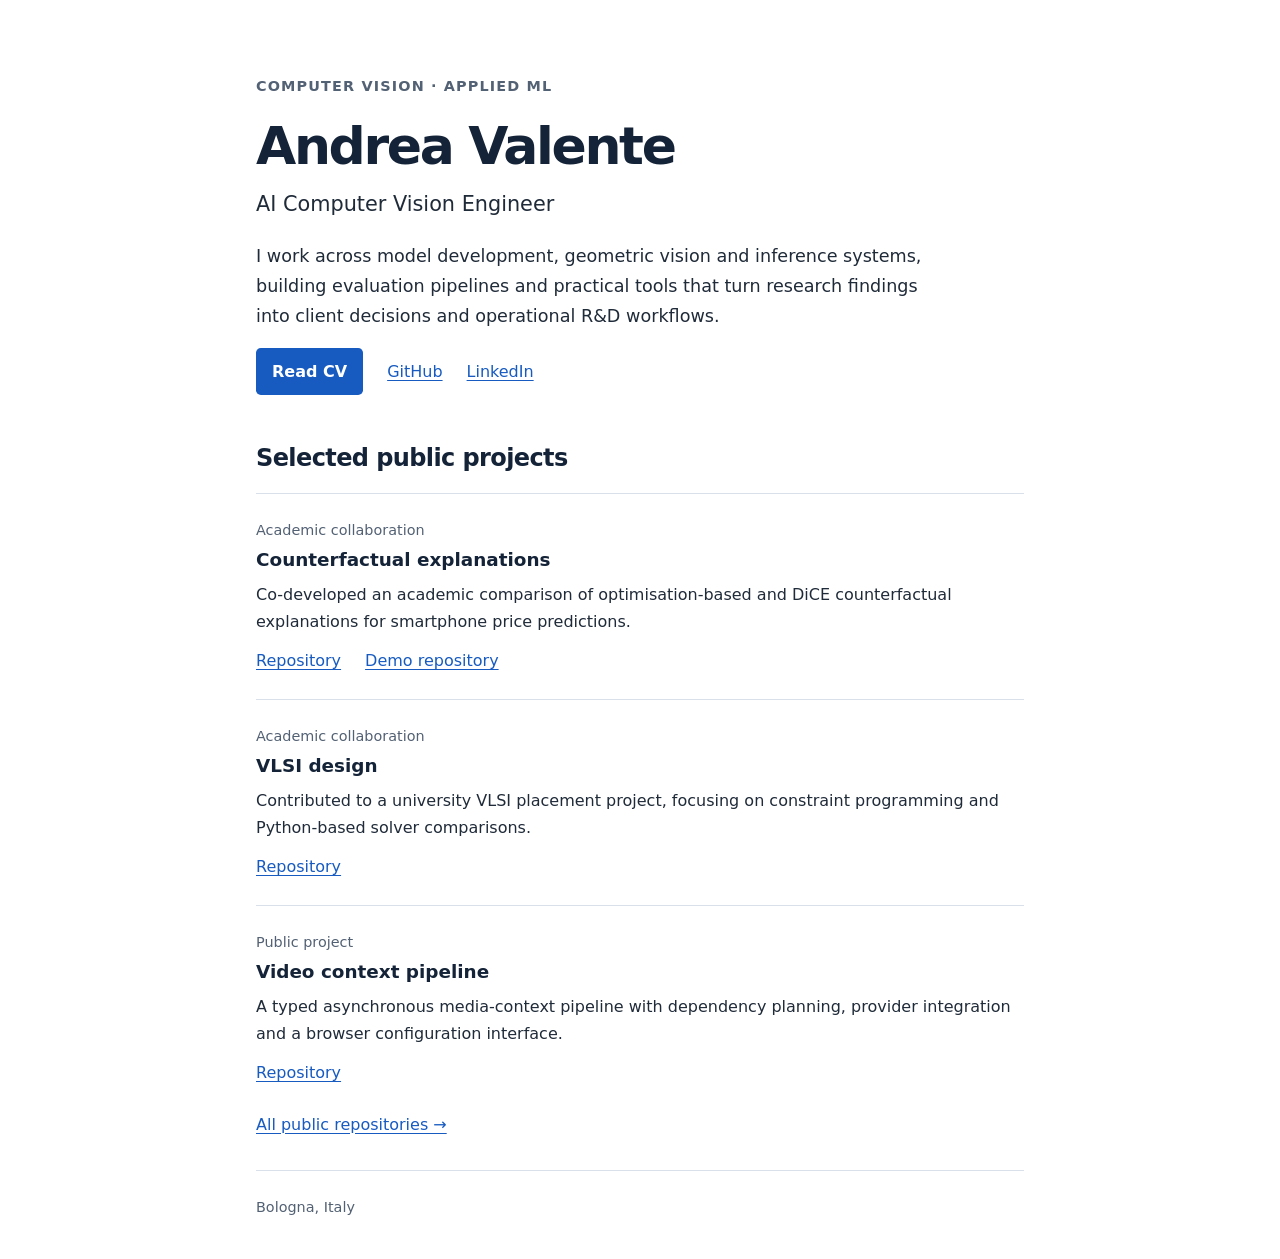
==== index.html @ cf5e7e15 "removed unnecessary info" ====
<!doctype html>
<html lang="en"><head><meta charset="utf-8"><meta name="viewport" content="width=device-width, initial-scale=1"><meta name="description" content="Andrea Valente — AI Computer Vision Engineer. Selected public projects, professional experience and CV."><title>Andrea Valente | Computer Vision & Applied ML</title><link rel="stylesheet" href="styles.css"></head>
<body><a class="skip" href="#main">Skip to content</a><main id="main">
<header>
<p class="eyebrow">Computer vision · Applied ML</p>
<h1>Andrea Valente</h1>
<p class="role">AI Computer Vision Engineer</p>
<p class="intro">I work across model development, geometric vision and inference systems, building evaluation pipelines and practical tools that turn research findings into client decisions and operational R&amp;D workflows.</p>
<nav class="links" aria-label="Profile links">
<a class="button" href="cv/">Read CV</a><a href="https://github.com/Valendrew">GitHub</a><a href="https://www.linkedin.com/in/andrea-valente0">LinkedIn</a></nav>
</header>
<section aria-labelledby="projects">
<h2 id="projects">Selected public projects</h2>
<article class="project">
<p class="meta">Academic collaboration</p>
<h3>Counterfactual explanations</h3>
<p>Co-developed an academic comparison of optimisation-based and DiCE counterfactual explanations for smartphone price predictions.</p>
<div class="links"><a href="https://github.com/Valendrew/counterfactual-explanations">Repository</a> <a href="https://github.com/Valendrew/counterfactual-demo">Demo repository</a></div></article>

<article class="project">
<p class="meta">Academic collaboration</p>
<h3>VLSI design</h3>
<p>Contributed to a university VLSI placement project, focusing on constraint programming and Python-based solver comparisons.</p>
<div class="links"><a href="https://github.com/Valendrew/vlsi-design">Repository</a></div></article>

<article class="project">
<p class="meta">Public project</p>
<h3>Video context pipeline</h3>
<p>A typed asynchronous media-context pipeline with dependency planning, provider integration and a browser configuration interface.</p>
<div class="links"><a href="https://github.com/Valendrew/video-context-pipeline">Repository</a></div></article>

<a href="https://github.com/Valendrew?tab=repositories">All public repositories →</a></section>
</main>
<footer>
Bologna, Italy</footer>
</body></html>
---- styles.css ----
*{box-sizing:border-box}
html{color-scheme:light}
body{margin:0;
  background:#fff;
  color:#202b39;
  font:1rem/1.7 system-ui,-apple-system,BlinkMacSystemFont,"Segoe UI",sans-serif}
main,footer,.toolbar{width:min(100% - 3rem,48rem);
  margin-inline:auto}
main{padding-block:4rem 2rem}
a{color:#175bc1;
  text-underline-offset:.2em}
a:hover{color:#103d82}
a:focus-visible{outline:3px solid #175bc1;
  outline-offset:5px;
  border-radius:2px}
h1,h2,h3,h4{color:#142337;
  line-height:1.25}
h1{font-size:clamp(2.2rem,6vw,3.25rem);
  letter-spacing:-.045em;
  margin:.25rem 0 .5rem}
h2{font-size:1.5rem;
  margin:0 0 1.25rem;
  letter-spacing:-.025em}
h3{font-size:1.15rem;
  margin:0 0 .5rem}
h4{font-size:1rem;
  margin:1.25rem 0 .25rem}
p{margin:.6rem 0 1rem}
.eyebrow,.meta{color:#536174}
.eyebrow{font-size:.9rem;
  font-weight:600;
  letter-spacing:.08em;
  text-transform:uppercase}
.role{font-size:1.3rem;
  margin:0 0 1.25rem}
.intro{font-size:1.1rem;
  max-width:43rem}
.links{display:flex;
  gap:.75rem 1.5rem;
  flex-wrap:wrap;
  align-items:center}
.button{display:inline-block;
  background:#175bc1;
  color:#fff;
  text-decoration:none;
  padding:.6rem 1rem;
  border-radius:.3rem;
  font-weight:600}
.button:hover{background:#103d82;
  color:#fff}
section{margin-top:3rem}
.project{border-top:1px solid #d9e0e9;
  padding:1.5rem 0}
.project p{margin-bottom:.75rem}
.project .meta{font-size:.9rem;
  margin:0 0 .4rem}
footer{border-top:1px solid #d9e0e9;
  padding-block:1.5rem 2.5rem;
  color:#536174;
  font-size:.9rem}
.skip{position:absolute;
  top:-5rem;
  left:1rem;
  background:#fff;
  padding:.5rem;
  z-index:1}
.skip:focus{top:1rem}
.toolbar{padding-top:1.5rem;
  justify-content:space-between}
.cv main{padding-top:2rem}
.cv h1{font-size:2.5rem}
.cv section{margin-top:2.25rem}
.cv h2{border-bottom:1px solid #d9e0e9;
  padding-bottom:.5rem}
.cv li{padding-left:.25rem;
  margin-bottom:.6rem}
.cv ul{padding-left:1.25rem}
.cv dt{font-weight:700;
  margin-top:1rem}
.cv dd{margin:0}
.cv .meta{margin:.25rem 0}
.contact a{overflow-wrap:anywhere}
@media(max-width:480px){main,footer,.toolbar{width:calc(100% - 2rem)}
main{padding-top:2.5rem}
.toolbar{align-items:flex-start}
.role{font-size:1.15rem}
}
@media print{@page{margin:16mm}
body{font-size:10pt;
  line-height:1.45;
  color:#000}
main,.cv main,footer{width:100%;
  padding:0}
.toolbar,.skip,footer{display:none}
a{color:inherit;
  text-decoration:none}
h1,h2,h3,h4,dt{break-after:avoid}
li,.project{break-inside:avoid}
.cv section{margin-top:1.25rem}
.cv h1{font-size:24pt}
h2{font-size:15pt}
h3{font-size:12pt}
}


@media print{.cv h4 + .meta{break-after:avoid}}
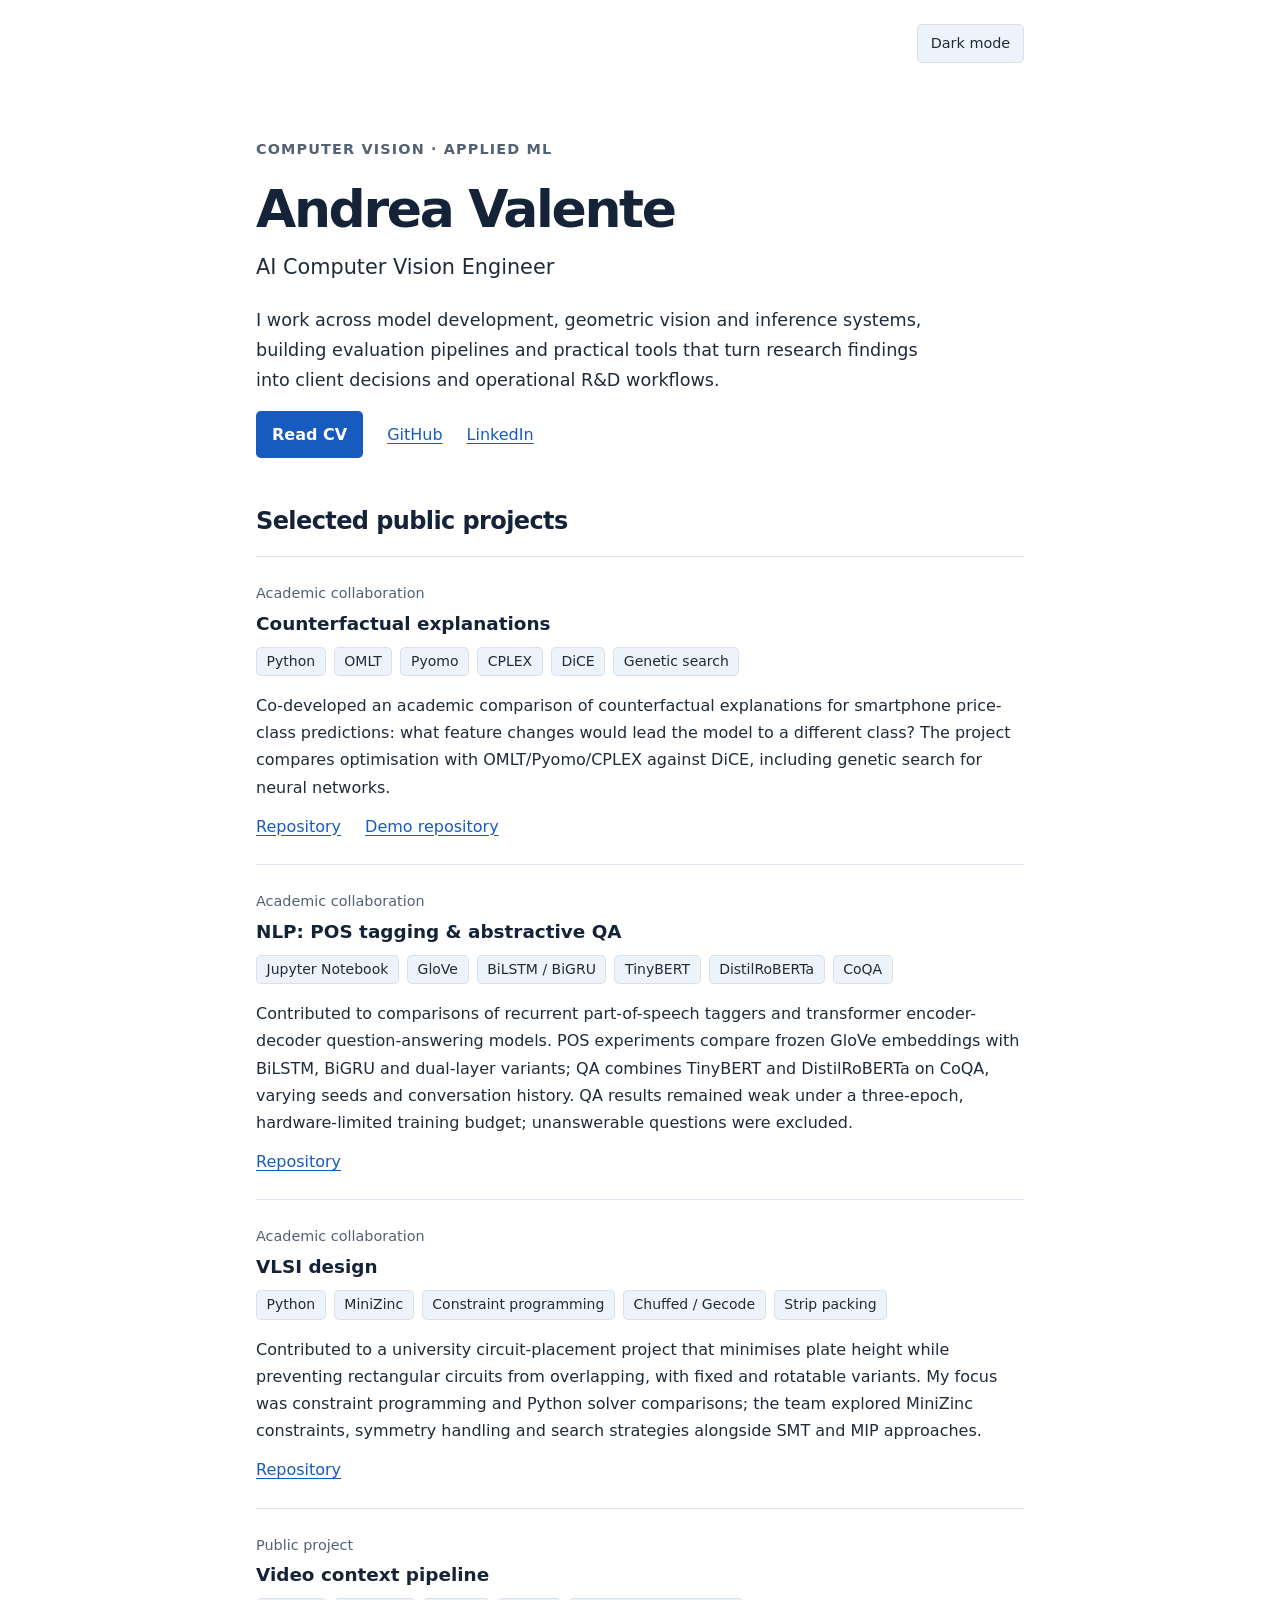
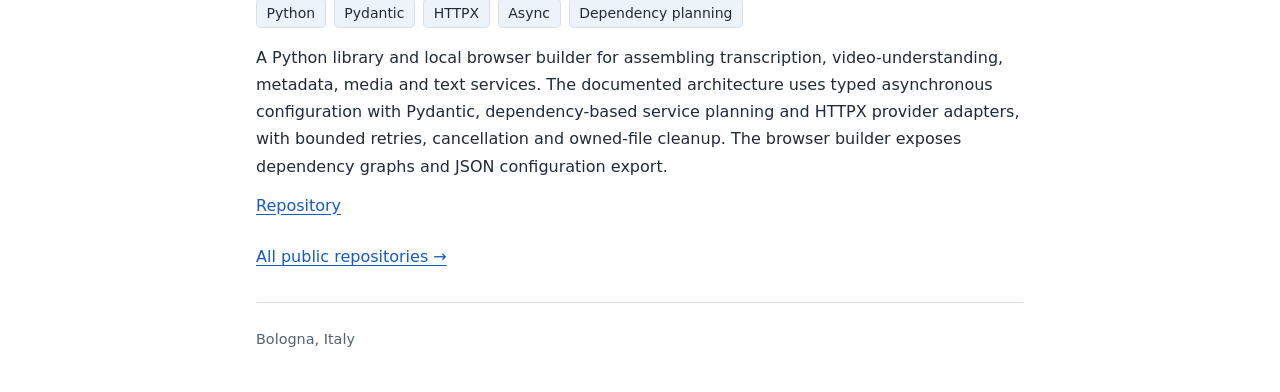
==== commit a8e56668: "improved descriptions" ====
--- a/index.html
+++ b/index.html
@@ -1,6 +1,6 @@
 <!doctype html>
-<html lang="en"><head><meta charset="utf-8"><meta name="viewport" content="width=device-width, initial-scale=1"><meta name="description" content="Andrea Valente — AI Computer Vision Engineer. Selected public projects, professional experience and CV."><title>Andrea Valente | Computer Vision & Applied ML</title><link rel="stylesheet" href="styles.css"></head>
-<body><a class="skip" href="#main">Skip to content</a><main id="main">
+<html lang="en"><head><meta charset="utf-8"><meta name="viewport" content="width=device-width, initial-scale=1"><meta name="description" content="Andrea Valente — AI Computer Vision Engineer. Selected public projects, professional experience and CV."><title>Andrea Valente | Computer Vision & Applied ML</title><link rel="stylesheet" href="styles.css"><script src="theme.js"></script></head>
+<body><a class="skip" href="#main">Skip to content</a><div class="toolbar theme-toolbar"><button class="theme-toggle" type="button" aria-pressed="false" hidden>Dark mode</button></div><main id="main">
 <header>
 <p class="eyebrow">Computer vision · Applied ML</p>
 <h1>Andrea Valente</h1>
@@ -14,19 +14,29 @@
 <article class="project">
 <p class="meta">Academic collaboration</p>
 <h3>Counterfactual explanations</h3>
-<p>Co-developed an academic comparison of optimisation-based and DiCE counterfactual explanations for smartphone price predictions.</p>
+<ul class="tags" aria-label="Project technologies and methods"><li>Python</li><li>OMLT</li><li>Pyomo</li><li>CPLEX</li><li>DiCE</li><li>Genetic search</li></ul>
+<p>Co-developed an academic comparison of counterfactual explanations for smartphone price-class predictions: what feature changes would lead the model to a different class? The project compares optimisation with OMLT/Pyomo/CPLEX against DiCE, including genetic search for neural networks.</p>
 <div class="links"><a href="https://github.com/Valendrew/counterfactual-explanations">Repository</a> <a href="https://github.com/Valendrew/counterfactual-demo">Demo repository</a></div></article>
 
 <article class="project">
 <p class="meta">Academic collaboration</p>
+<h3>NLP: POS tagging &amp; abstractive QA</h3>
+<ul class="tags" aria-label="Project technologies and methods"><li>Jupyter Notebook</li><li>GloVe</li><li>BiLSTM / BiGRU</li><li>TinyBERT</li><li>DistilRoBERTa</li><li>CoQA</li></ul>
+<p>Contributed to comparisons of recurrent part-of-speech taggers and transformer encoder-decoder question-answering models. POS experiments compare frozen GloVe embeddings with BiLSTM, BiGRU and dual-layer variants; QA combines TinyBERT and DistilRoBERTa on CoQA, varying seeds and conversation history. QA results remained weak under a three-epoch, hardware-limited training budget; unanswerable questions were excluded.</p>
+<div class="links"><a href="https://github.com/Valendrew/pos-tagging-abstractive-qa">Repository</a></div></article>
+
+<article class="project">
+<p class="meta">Academic collaboration</p>
 <h3>VLSI design</h3>
-<p>Contributed to a university VLSI placement project, focusing on constraint programming and Python-based solver comparisons.</p>
+<ul class="tags" aria-label="Project technologies and methods"><li>Python</li><li>MiniZinc</li><li>Constraint programming</li><li>Chuffed / Gecode</li><li>Strip packing</li></ul>
+<p>Contributed to a university circuit-placement project that minimises plate height while preventing rectangular circuits from overlapping, with fixed and rotatable variants. My focus was constraint programming and Python solver comparisons; the team explored MiniZinc constraints, symmetry handling and search strategies alongside SMT and MIP approaches.</p>
 <div class="links"><a href="https://github.com/Valendrew/vlsi-design">Repository</a></div></article>
 
 <article class="project">
 <p class="meta">Public project</p>
 <h3>Video context pipeline</h3>
-<p>A typed asynchronous media-context pipeline with dependency planning, provider integration and a browser configuration interface.</p>
+<ul class="tags" aria-label="Project technologies and methods"><li>Python</li><li>Pydantic</li><li>HTTPX</li><li>Async</li><li>Dependency planning</li></ul>
+<p>A Python library and local browser builder for assembling transcription, video-understanding, metadata, media and text services. The documented architecture uses typed asynchronous configuration with Pydantic, dependency-based service planning and HTTPX provider adapters, with bounded retries, cancellation and owned-file cleanup. The browser builder exposes dependency graphs and JSON configuration export.</p>
 <div class="links"><a href="https://github.com/Valendrew/video-context-pipeline">Repository</a></div></article>
 
 <a href="https://github.com/Valendrew?tab=repositories">All public repositories →</a></section>
--- a/styles.css
+++ b/styles.css
@@ -1,19 +1,21 @@
 *{box-sizing:border-box}
-html{color-scheme:light}
+html{color-scheme:light;--bg:#fff;--text:#202b39;--heading:#142337;--muted:#536174;--link:#175bc1;--hover:#103d82;--border:#d9e0e9;--tag:#edf3fb;--button-text:#fff}
+@media(prefers-color-scheme:dark){html:not([data-theme="light"]){color-scheme:dark;--bg:#111923;--text:#dce4ef;--heading:#f0f5fc;--muted:#a9b7ca;--link:#8bbcff;--hover:#b9d6ff;--border:#354458;--tag:#202f42;--button-text:#111923}}
+html[data-theme="dark"]{color-scheme:dark;--bg:#111923;--text:#dce4ef;--heading:#f0f5fc;--muted:#a9b7ca;--link:#8bbcff;--hover:#b9d6ff;--border:#354458;--tag:#202f42;--button-text:#111923}
 body{margin:0;
-  background:#fff;
-  color:#202b39;
+  background:var(--bg);
+  color:var(--text);
   font:1rem/1.7 system-ui,-apple-system,BlinkMacSystemFont,"Segoe UI",sans-serif}
 main,footer,.toolbar{width:min(100% - 3rem,48rem);
   margin-inline:auto}
 main{padding-block:4rem 2rem}
-a{color:#175bc1;
+a{color:var(--link);
   text-underline-offset:.2em}
-a:hover{color:#103d82}
-a:focus-visible{outline:3px solid #175bc1;
+a:hover{color:var(--hover)}
+a:focus-visible{outline:3px solid var(--link);
   outline-offset:5px;
   border-radius:2px}
-h1,h2,h3,h4{color:#142337;
+h1,h2,h3,h4{color:var(--heading);
   line-height:1.25}
 h1{font-size:clamp(2.2rem,6vw,3.25rem);
   letter-spacing:-.045em;
@@ -26,7 +28,7 @@
 h4{font-size:1rem;
   margin:1.25rem 0 .25rem}
 p{margin:.6rem 0 1rem}
-.eyebrow,.meta{color:#536174}
+.eyebrow,.meta{color:var(--muted)}
 .eyebrow{font-size:.9rem;
   font-weight:600;
   letter-spacing:.08em;
@@ -40,28 +42,28 @@
   flex-wrap:wrap;
   align-items:center}
 .button{display:inline-block;
-  background:#175bc1;
-  color:#fff;
+  background:var(--link);
+  color:var(--button-text);
   text-decoration:none;
   padding:.6rem 1rem;
   border-radius:.3rem;
   font-weight:600}
-.button:hover{background:#103d82;
-  color:#fff}
+.button:hover{background:var(--hover);
+  color:var(--button-text)}
 section{margin-top:3rem}
-.project{border-top:1px solid #d9e0e9;
+.project{border-top:1px solid var(--border);
   padding:1.5rem 0}
 .project p{margin-bottom:.75rem}
 .project .meta{font-size:.9rem;
   margin:0 0 .4rem}
-footer{border-top:1px solid #d9e0e9;
+footer{border-top:1px solid var(--border);
   padding-block:1.5rem 2.5rem;
-  color:#536174;
+  color:var(--muted);
   font-size:.9rem}
 .skip{position:absolute;
   top:-5rem;
   left:1rem;
-  background:#fff;
+  background:var(--bg);
   padding:.5rem;
   z-index:1}
 .skip:focus{top:1rem}
@@ -70,7 +72,7 @@
 .cv main{padding-top:2rem}
 .cv h1{font-size:2.5rem}
 .cv section{margin-top:2.25rem}
-.cv h2{border-bottom:1px solid #d9e0e9;
+.cv h2{border-bottom:1px solid var(--border);
   padding-bottom:.5rem}
 .cv li{padding-left:.25rem;
   margin-bottom:.6rem}
@@ -104,3 +106,12 @@
 
 
 @media print{.cv h4 + .meta{break-after:avoid}}
+
+.tags{display:flex;flex-wrap:wrap;gap:.5rem;list-style:none;padding:0;margin:.75rem 0 1rem}
+.tags li{font-size:.875rem;line-height:1.5;background:var(--tag);color:var(--text);border:1px solid var(--border);border-radius:.3rem;padding:.2rem .6rem}
+.theme-toolbar{display:flex;justify-content:flex-end}
+.theme-toggle{font:inherit;font-size:.9rem;cursor:pointer;color:var(--text);background:var(--tag);border:1px solid var(--border);border-radius:.3rem;padding:.4rem .8rem}
+.theme-toggle:focus-visible{outline:3px solid var(--link);outline-offset:4px}
+.theme-toggle:hover{border-color:var(--link)}
+.theme-toggle[hidden]{display:none}
+@media print{html,html[data-theme],html:not([data-theme="light"]){color-scheme:light;--bg:#fff;--text:#000;--heading:#000;--muted:#333;--link:#000;--border:#ccc;--tag:#fff}body{background:#fff}h1,h2,h3,h4,.meta,.eyebrow,.tags li{color:#000}.tags li{background:#fff}.theme-toggle,.theme-toolbar{display:none}}
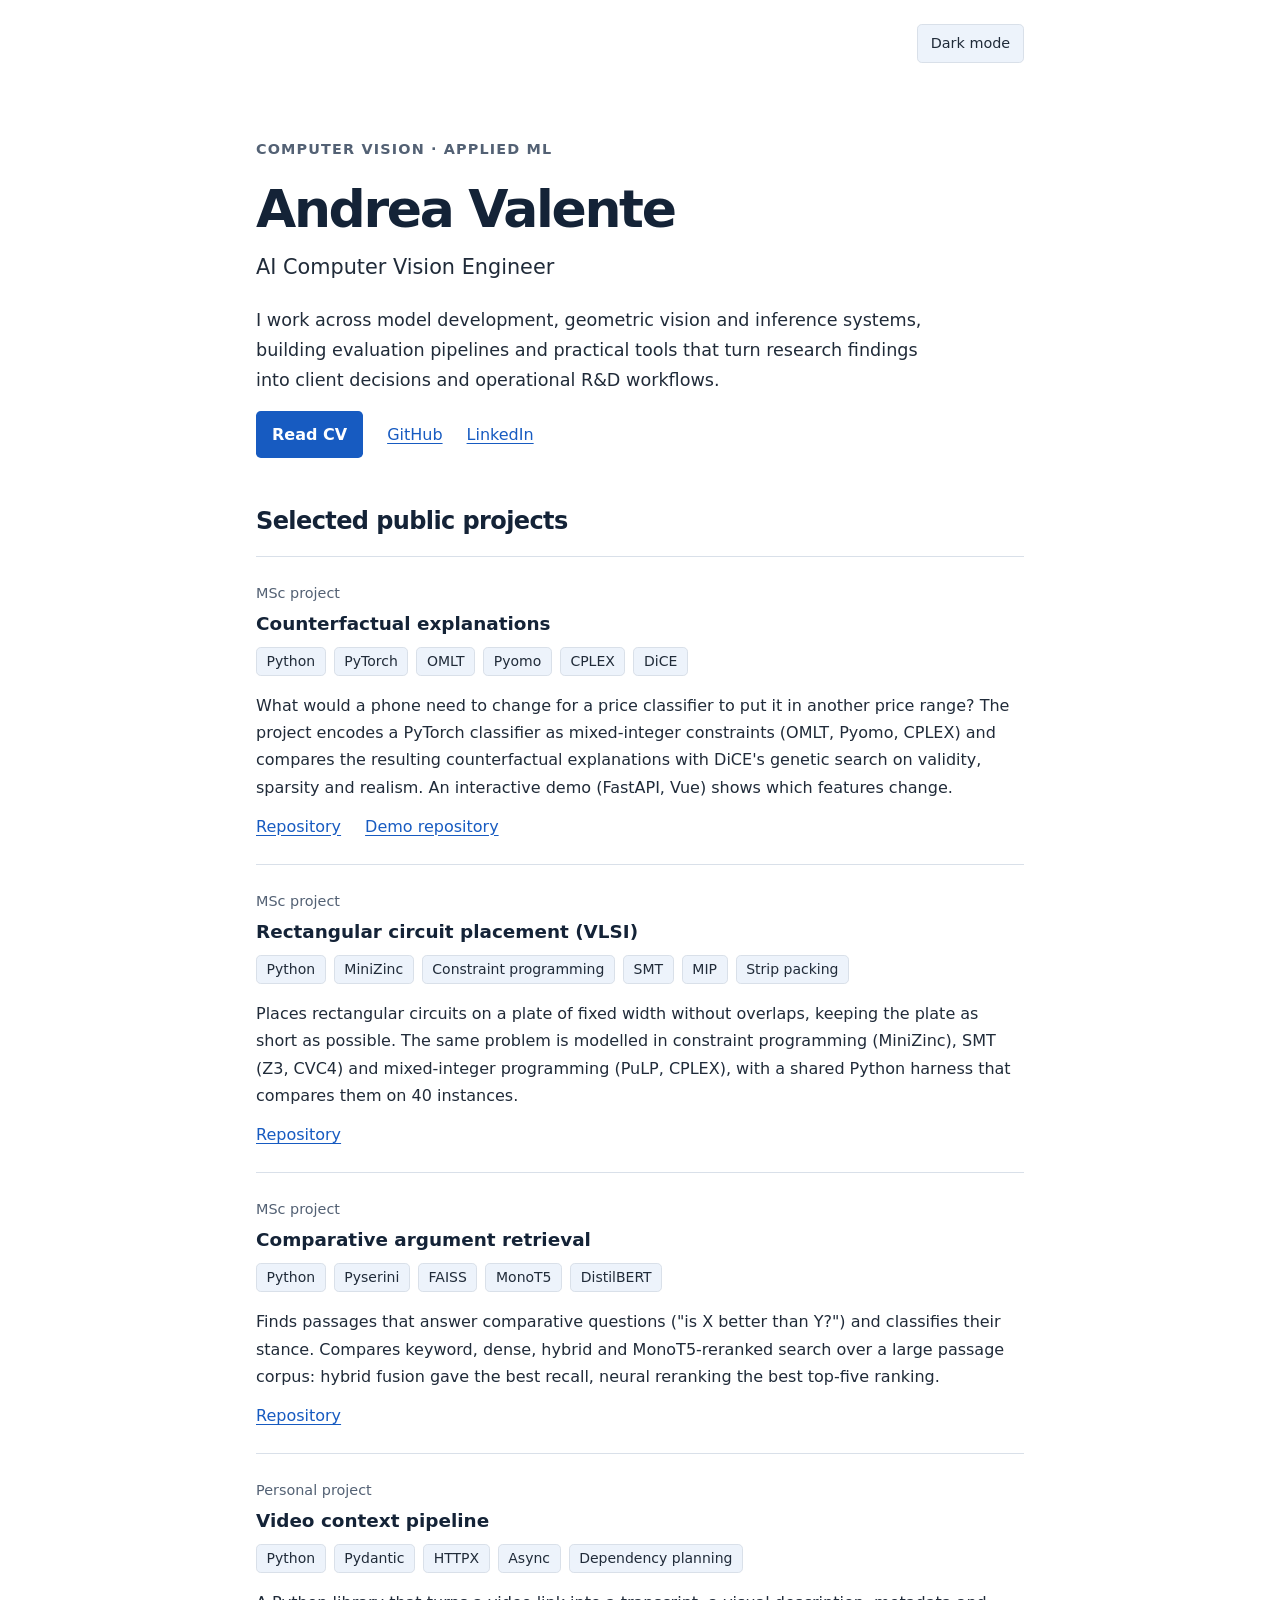
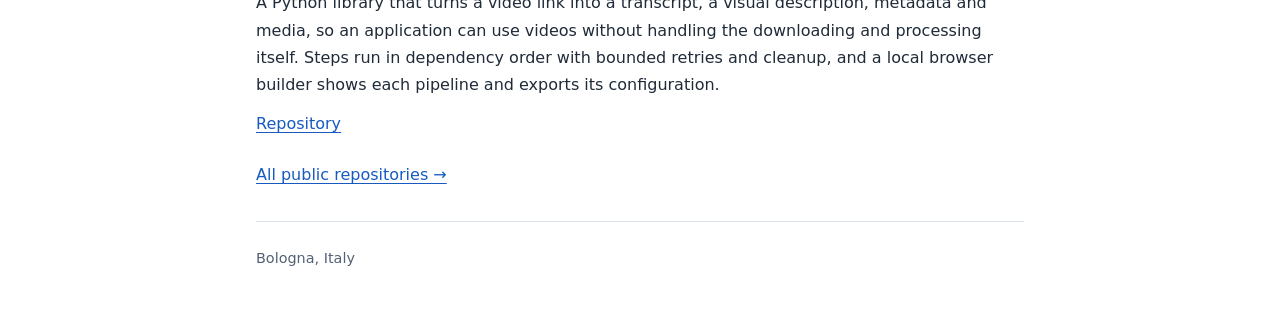
==== commit 3dda2edc: "Project highlights follow portfolio CV v6 Co-Authored-By: Claude Opus 5.5 <noreply@anthropic.com>" ====
--- a/index.html
+++ b/index.html
@@ -1,5 +1,15 @@
 <!doctype html>
-<html lang="en"><head><meta charset="utf-8"><meta name="viewport" content="width=device-width, initial-scale=1"><meta name="description" content="Andrea Valente — AI Computer Vision Engineer. Selected public projects, professional experience and CV."><title>Andrea Valente | Computer Vision & Applied ML</title><link rel="stylesheet" href="styles.css"><script src="theme.js"></script></head>
+<html lang="en"><head><meta charset="utf-8"><meta name="viewport" content="width=device-width, initial-scale=1"><meta name="description" content="Andrea Valente, AI Computer Vision Engineer. Selected public projects, professional experience and CV."><title>Andrea Valente | Computer Vision & Applied ML</title><link rel="stylesheet" href="styles.css"><script src="theme.js"></script>
+<meta property="og:title" content="Andrea Valente | Portfolio">
+<meta property="og:description" content="Computer vision and applied ML: selected projects, experience and CV.">
+<meta property="og:type" content="website">
+<meta property="og:url" content="https://valendrew.github.io/">
+<meta property="og:image" content="https://valendrew.github.io/assets/portfolio-preview.png">
+<meta property="og:image:width" content="1200">
+<meta property="og:image:height" content="630">
+<meta property="og:image:type" content="image/png">
+<meta property="og:image:alt" content="Andrea Valente | Portfolio: Computer Vision &amp; Applied ML">
+</head>
 <body><a class="skip" href="#main">Skip to content</a><div class="toolbar theme-toolbar"><button class="theme-toggle" type="button" aria-pressed="false" hidden>Dark mode</button></div><main id="main">
 <header>
 <p class="eyebrow">Computer vision · Applied ML</p>
@@ -12,31 +22,31 @@
 <section aria-labelledby="projects">
 <h2 id="projects">Selected public projects</h2>
 <article class="project">
-<p class="meta">Academic collaboration</p>
+<p class="meta">MSc project</p>
 <h3>Counterfactual explanations</h3>
-<ul class="tags" aria-label="Project technologies and methods"><li>Python</li><li>OMLT</li><li>Pyomo</li><li>CPLEX</li><li>DiCE</li><li>Genetic search</li></ul>
-<p>Co-developed an academic comparison of counterfactual explanations for smartphone price-class predictions: what feature changes would lead the model to a different class? The project compares optimisation with OMLT/Pyomo/CPLEX against DiCE, including genetic search for neural networks.</p>
+<ul class="tags" aria-label="Project technologies and methods"><li>Python</li><li>PyTorch</li><li>OMLT</li><li>Pyomo</li><li>CPLEX</li><li>DiCE</li></ul>
+<p>What would a phone need to change for a price classifier to put it in another price range? The project encodes a PyTorch classifier as mixed-integer constraints (OMLT, Pyomo, CPLEX) and compares the resulting counterfactual explanations with DiCE's genetic search on validity, sparsity and realism. An interactive demo (FastAPI, Vue) shows which features change.</p>
 <div class="links"><a href="https://github.com/Valendrew/counterfactual-explanations">Repository</a> <a href="https://github.com/Valendrew/counterfactual-demo">Demo repository</a></div></article>
 
 <article class="project">
-<p class="meta">Academic collaboration</p>
-<h3>NLP: POS tagging &amp; abstractive QA</h3>
-<ul class="tags" aria-label="Project technologies and methods"><li>Jupyter Notebook</li><li>GloVe</li><li>BiLSTM / BiGRU</li><li>TinyBERT</li><li>DistilRoBERTa</li><li>CoQA</li></ul>
-<p>Contributed to comparisons of recurrent part-of-speech taggers and transformer encoder-decoder question-answering models. POS experiments compare frozen GloVe embeddings with BiLSTM, BiGRU and dual-layer variants; QA combines TinyBERT and DistilRoBERTa on CoQA, varying seeds and conversation history. QA results remained weak under a three-epoch, hardware-limited training budget; unanswerable questions were excluded.</p>
-<div class="links"><a href="https://github.com/Valendrew/pos-tagging-abstractive-qa">Repository</a></div></article>
-
-<article class="project">
-<p class="meta">Academic collaboration</p>
-<h3>VLSI design</h3>
-<ul class="tags" aria-label="Project technologies and methods"><li>Python</li><li>MiniZinc</li><li>Constraint programming</li><li>Chuffed / Gecode</li><li>Strip packing</li></ul>
-<p>Contributed to a university circuit-placement project that minimises plate height while preventing rectangular circuits from overlapping, with fixed and rotatable variants. My focus was constraint programming and Python solver comparisons; the team explored MiniZinc constraints, symmetry handling and search strategies alongside SMT and MIP approaches.</p>
+<p class="meta">MSc project</p>
+<h3>Rectangular circuit placement (VLSI)</h3>
+<ul class="tags" aria-label="Project technologies and methods"><li>Python</li><li>MiniZinc</li><li>Constraint programming</li><li>SMT</li><li>MIP</li><li>Strip packing</li></ul>
+<p>Places rectangular circuits on a plate of fixed width without overlaps, keeping the plate as short as possible. The same problem is modelled in constraint programming (MiniZinc), SMT (Z3, CVC4) and mixed-integer programming (PuLP, CPLEX), with a shared Python harness that compares them on 40 instances.</p>
 <div class="links"><a href="https://github.com/Valendrew/vlsi-design">Repository</a></div></article>
 
 <article class="project">
-<p class="meta">Public project</p>
+<p class="meta">MSc project</p>
+<h3>Comparative argument retrieval</h3>
+<ul class="tags" aria-label="Project technologies and methods"><li>Python</li><li>Pyserini</li><li>FAISS</li><li>MonoT5</li><li>DistilBERT</li></ul>
+<p>Finds passages that answer comparative questions ("is X better than Y?") and classifies their stance. Compares keyword, dense, hybrid and MonoT5-reranked search over a large passage corpus: hybrid fusion gave the best recall, neural reranking the best top-five ranking.</p>
+<div class="links"><a href="https://github.com/Valendrew/argument-retrieval-comparative-questions">Repository</a></div></article>
+
+<article class="project">
+<p class="meta">Personal project</p>
 <h3>Video context pipeline</h3>
 <ul class="tags" aria-label="Project technologies and methods"><li>Python</li><li>Pydantic</li><li>HTTPX</li><li>Async</li><li>Dependency planning</li></ul>
-<p>A Python library and local browser builder for assembling transcription, video-understanding, metadata, media and text services. The documented architecture uses typed asynchronous configuration with Pydantic, dependency-based service planning and HTTPX provider adapters, with bounded retries, cancellation and owned-file cleanup. The browser builder exposes dependency graphs and JSON configuration export.</p>
+<p>A Python library that turns a video link into a transcript, a visual description, metadata and media, so an application can use videos without handling the downloading and processing itself. Steps run in dependency order with bounded retries and cleanup, and a local browser builder shows each pipeline and exports its configuration.</p>
 <div class="links"><a href="https://github.com/Valendrew/video-context-pipeline">Repository</a></div></article>
 
 <a href="https://github.com/Valendrew?tab=repositories">All public repositories →</a></section>
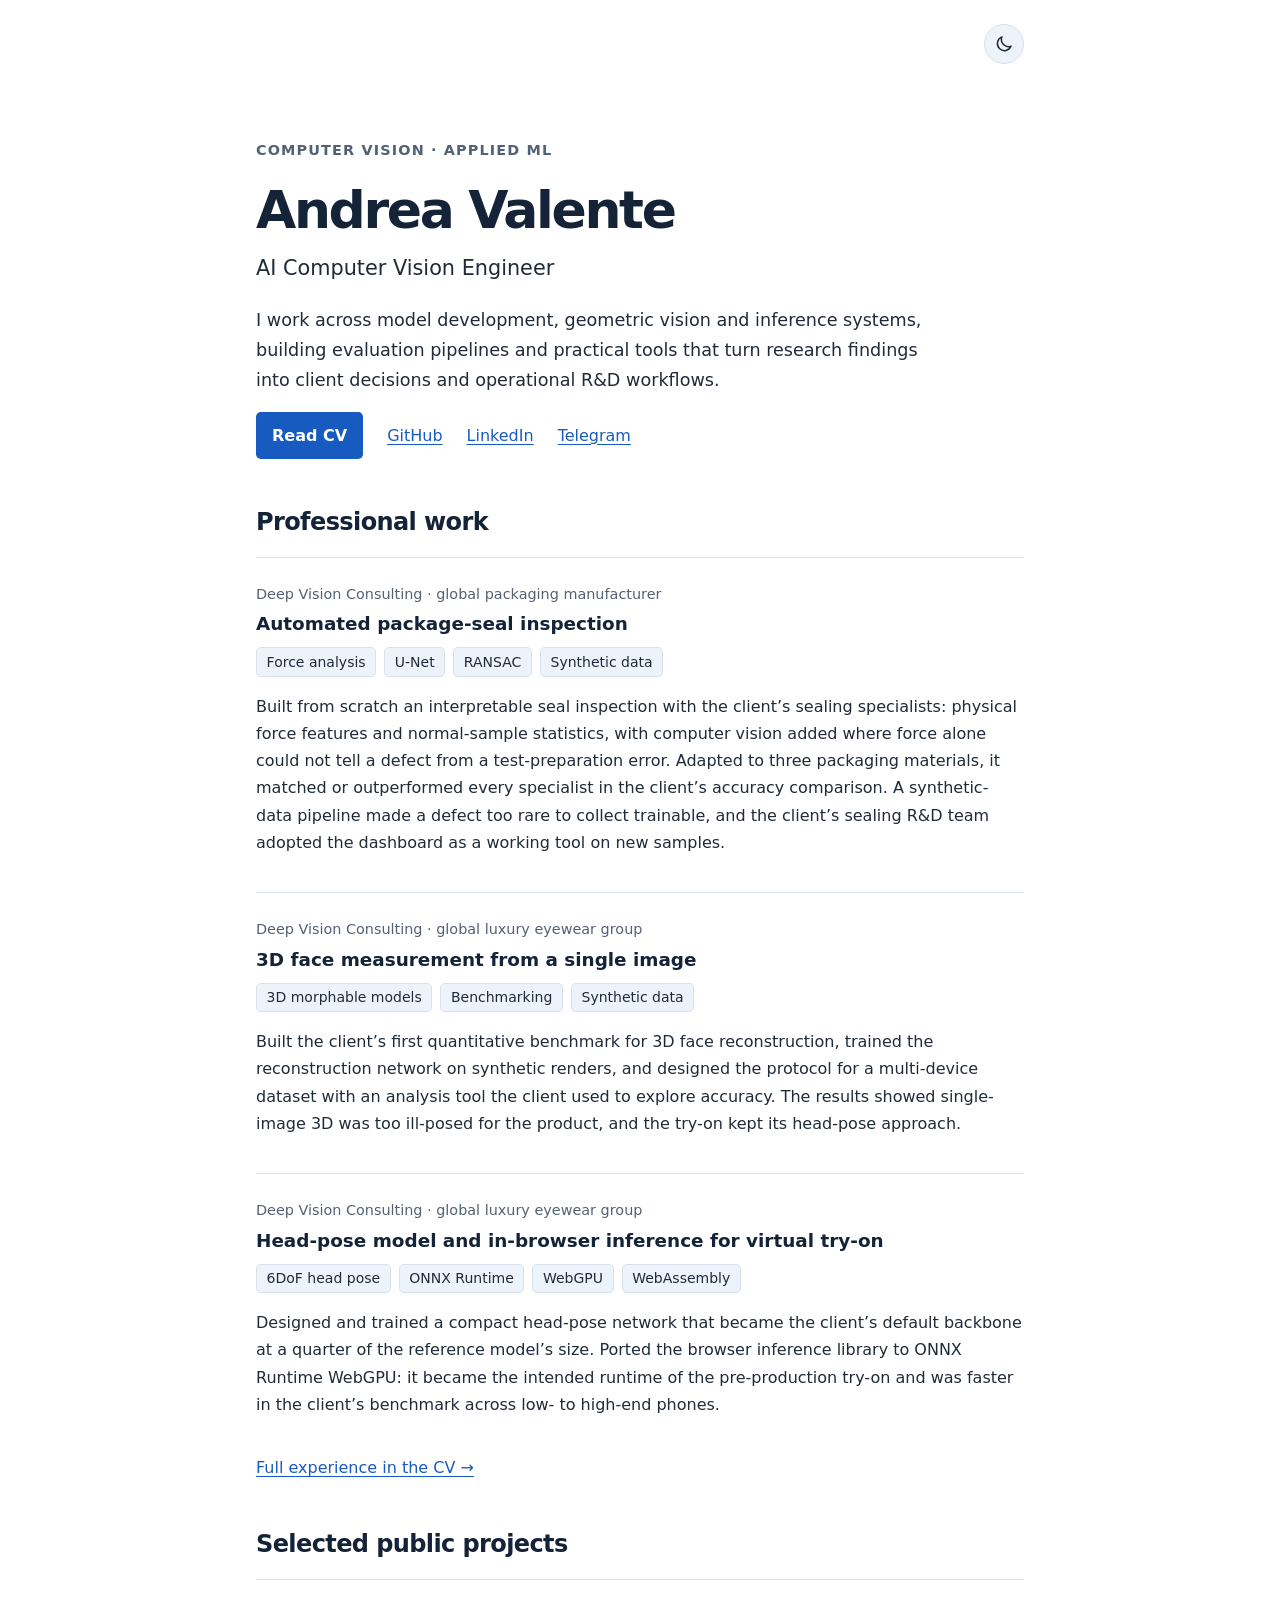
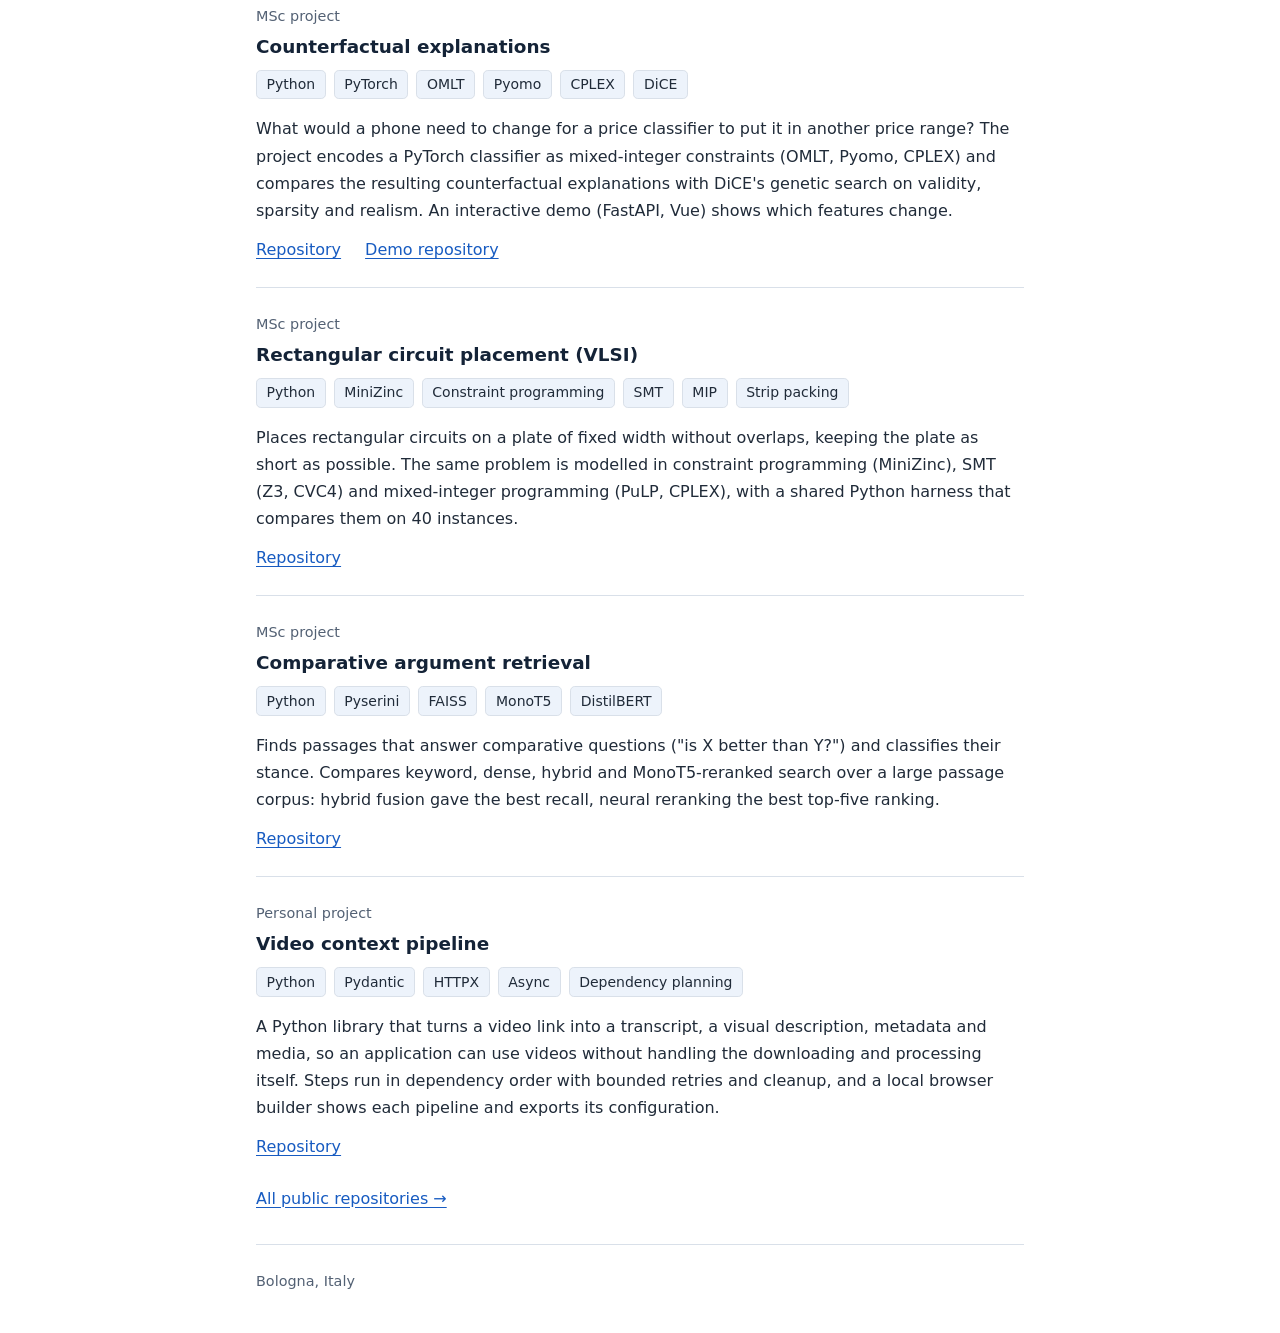
==== commit 987bff9a: "Mirror portfolio CV v9; add professional work, icon theme toggle and Telegram Professional-work card" ====
--- a/index.html
+++ b/index.html
@@ -1,5 +1,5 @@
 <!doctype html>
-<html lang="en"><head><meta charset="utf-8"><meta name="viewport" content="width=device-width, initial-scale=1"><meta name="description" content="Andrea Valente, AI Computer Vision Engineer. Selected public projects, professional experience and CV."><title>Andrea Valente | Computer Vision & Applied ML</title><link rel="stylesheet" href="styles.css"><script src="theme.js"></script>
+<html lang="en"><head><meta charset="utf-8"><meta name="viewport" content="width=device-width, initial-scale=1"><meta name="description" content="Andrea Valente, AI Computer Vision Engineer. Selected public projects, professional experience and CV."><link rel="icon" href="assets/favicon.svg" type="image/svg+xml"><title>Andrea Valente | Computer Vision & Applied ML</title><link rel="stylesheet" href="styles.css"><script src="theme.js"></script>
 <meta property="og:title" content="Andrea Valente | Portfolio">
 <meta property="og:description" content="Computer vision and applied ML: selected projects, experience and CV.">
 <meta property="og:type" content="website">
@@ -9,16 +9,39 @@
 <meta property="og:image:height" content="630">
 <meta property="og:image:type" content="image/png">
 <meta property="og:image:alt" content="Andrea Valente | Portfolio: Computer Vision &amp; Applied ML">
+<script type="application/ld+json">{"@context":"https://schema.org","@type":"Person","name":"Andrea Valente","jobTitle":"AI Computer Vision Engineer","url":"https://valendrew.github.io/","address":{"@type":"PostalAddress","addressLocality":"Bologna","addressCountry":"IT"},"sameAs":["https://www.linkedin.com/in/andrea-valente0","https://github.com/Valendrew","https://t.me/Valendrew"]}</script>
 </head>
-<body><a class="skip" href="#main">Skip to content</a><div class="toolbar theme-toolbar"><button class="theme-toggle" type="button" aria-pressed="false" hidden>Dark mode</button></div><main id="main">
+<body><a class="skip" href="#main">Skip to content</a><div class="toolbar theme-toolbar"><button class="theme-toggle" type="button" aria-pressed="false" aria-label="Dark mode" title="Dark mode" hidden><svg class="icon-moon" viewBox="0 0 24 24" width="20" height="20" aria-hidden="true" focusable="false"><path d="M20.5 14.5A8.5 8.5 0 0 1 9.5 3.5a8.5 8.5 0 1 0 11 11z"/></svg><svg class="icon-sun" viewBox="0 0 24 24" width="20" height="20" aria-hidden="true" focusable="false"><circle cx="12" cy="12" r="4.5"/><path d="M12 1.5v3M12 19.5v3M1.5 12h3M19.5 12h3M4.6 4.6l2.1 2.1M17.3 17.3l2.1 2.1M4.6 19.4l2.1-2.1M17.3 6.7l2.1-2.1"/></svg></button></div><main id="main">
 <header>
 <p class="eyebrow">Computer vision · Applied ML</p>
 <h1>Andrea Valente</h1>
 <p class="role">AI Computer Vision Engineer</p>
 <p class="intro">I work across model development, geometric vision and inference systems, building evaluation pipelines and practical tools that turn research findings into client decisions and operational R&amp;D workflows.</p>
 <nav class="links" aria-label="Profile links">
-<a class="button" href="cv/">Read CV</a><a href="https://github.com/Valendrew">GitHub</a><a href="https://www.linkedin.com/in/andrea-valente0">LinkedIn</a></nav>
+<a class="button" href="cv/">Read CV</a><a href="https://github.com/Valendrew">GitHub</a><a href="https://www.linkedin.com/in/andrea-valente0">LinkedIn</a><a href="https://t.me/Valendrew">Telegram</a></nav>
 </header>
+<section aria-labelledby="work">
+<h2 id="work">Professional work</h2>
+<article class="project">
+<p class="meta">Deep Vision Consulting · global packaging manufacturer</p>
+<h3>Automated package-seal inspection</h3>
+<ul class="tags" aria-label="Project technologies and methods"><li>Force analysis</li><li>U-Net</li><li>RANSAC</li><li>Synthetic data</li></ul>
+<p>Built from scratch an interpretable seal inspection with the client’s sealing specialists: physical force features and normal-sample statistics, with computer vision added where force alone could not tell a defect from a test-preparation error. Adapted to three packaging materials, it matched or outperformed every specialist in the client’s accuracy comparison. A synthetic-data pipeline made a defect too rare to collect trainable, and the client’s sealing R&amp;D team adopted the dashboard as a working tool on new samples.</p></article>
+
+<article class="project">
+<p class="meta">Deep Vision Consulting · global luxury eyewear group</p>
+<h3>3D face measurement from a single image</h3>
+<ul class="tags" aria-label="Project technologies and methods"><li>3D morphable models</li><li>Benchmarking</li><li>Synthetic data</li></ul>
+<p>Built the client’s first quantitative benchmark for 3D face reconstruction, trained the reconstruction network on synthetic renders, and designed the protocol for a multi-device dataset with an analysis tool the client used to explore accuracy. The results showed single-image 3D was too ill-posed for the product, and the try-on kept its head-pose approach.</p></article>
+
+<article class="project">
+<p class="meta">Deep Vision Consulting · global luxury eyewear group</p>
+<h3>Head-pose model and in-browser inference for virtual try-on</h3>
+<ul class="tags" aria-label="Project technologies and methods"><li>6DoF head pose</li><li>ONNX Runtime</li><li>WebGPU</li><li>WebAssembly</li></ul>
+<p>Designed and trained a compact head-pose network that became the client’s default backbone at a quarter of the reference model’s size. Ported the browser inference library to ONNX Runtime WebGPU: it became the intended runtime of the pre-production try-on and was faster in the client’s benchmark across low- to high-end phones.</p></article>
+
+<a href="cv/">Full experience in the CV →</a></section>
+
 <section aria-labelledby="projects">
 <h2 id="projects">Selected public projects</h2>
 <article class="project">
--- a/styles.css
+++ b/styles.css
@@ -110,8 +110,12 @@
 .tags{display:flex;flex-wrap:wrap;gap:.5rem;list-style:none;padding:0;margin:.75rem 0 1rem}
 .tags li{font-size:.875rem;line-height:1.5;background:var(--tag);color:var(--text);border:1px solid var(--border);border-radius:.3rem;padding:.2rem .6rem}
 .theme-toolbar{display:flex;justify-content:flex-end}
-.theme-toggle{font:inherit;font-size:.9rem;cursor:pointer;color:var(--text);background:var(--tag);border:1px solid var(--border);border-radius:.3rem;padding:.4rem .8rem}
+.theme-toggle{display:inline-flex;align-items:center;justify-content:center;width:2.5rem;height:2.5rem;padding:0;cursor:pointer;color:var(--text);background:var(--tag);border:1px solid var(--border);border-radius:50%}
+.theme-toggle svg{fill:none;stroke:currentColor;stroke-width:1.8;stroke-linecap:round;stroke-linejoin:round}
+.theme-toggle .icon-sun,.theme-toggle[aria-pressed="true"] .icon-moon{display:none}
+.theme-toggle[aria-pressed="true"] .icon-sun{display:block}
 .theme-toggle:focus-visible{outline:3px solid var(--link);outline-offset:4px}
 .theme-toggle:hover{border-color:var(--link)}
 .theme-toggle[hidden]{display:none}
 @media print{html,html[data-theme],html:not([data-theme="light"]){color-scheme:light;--bg:#fff;--text:#000;--heading:#000;--muted:#333;--link:#000;--border:#ccc;--tag:#fff}body{background:#fff}h1,h2,h3,h4,.meta,.eyebrow,.tags li{color:#000}.tags li{background:#fff}.theme-toggle,.theme-toolbar{display:none}}
+.updated{font-size:.875rem}
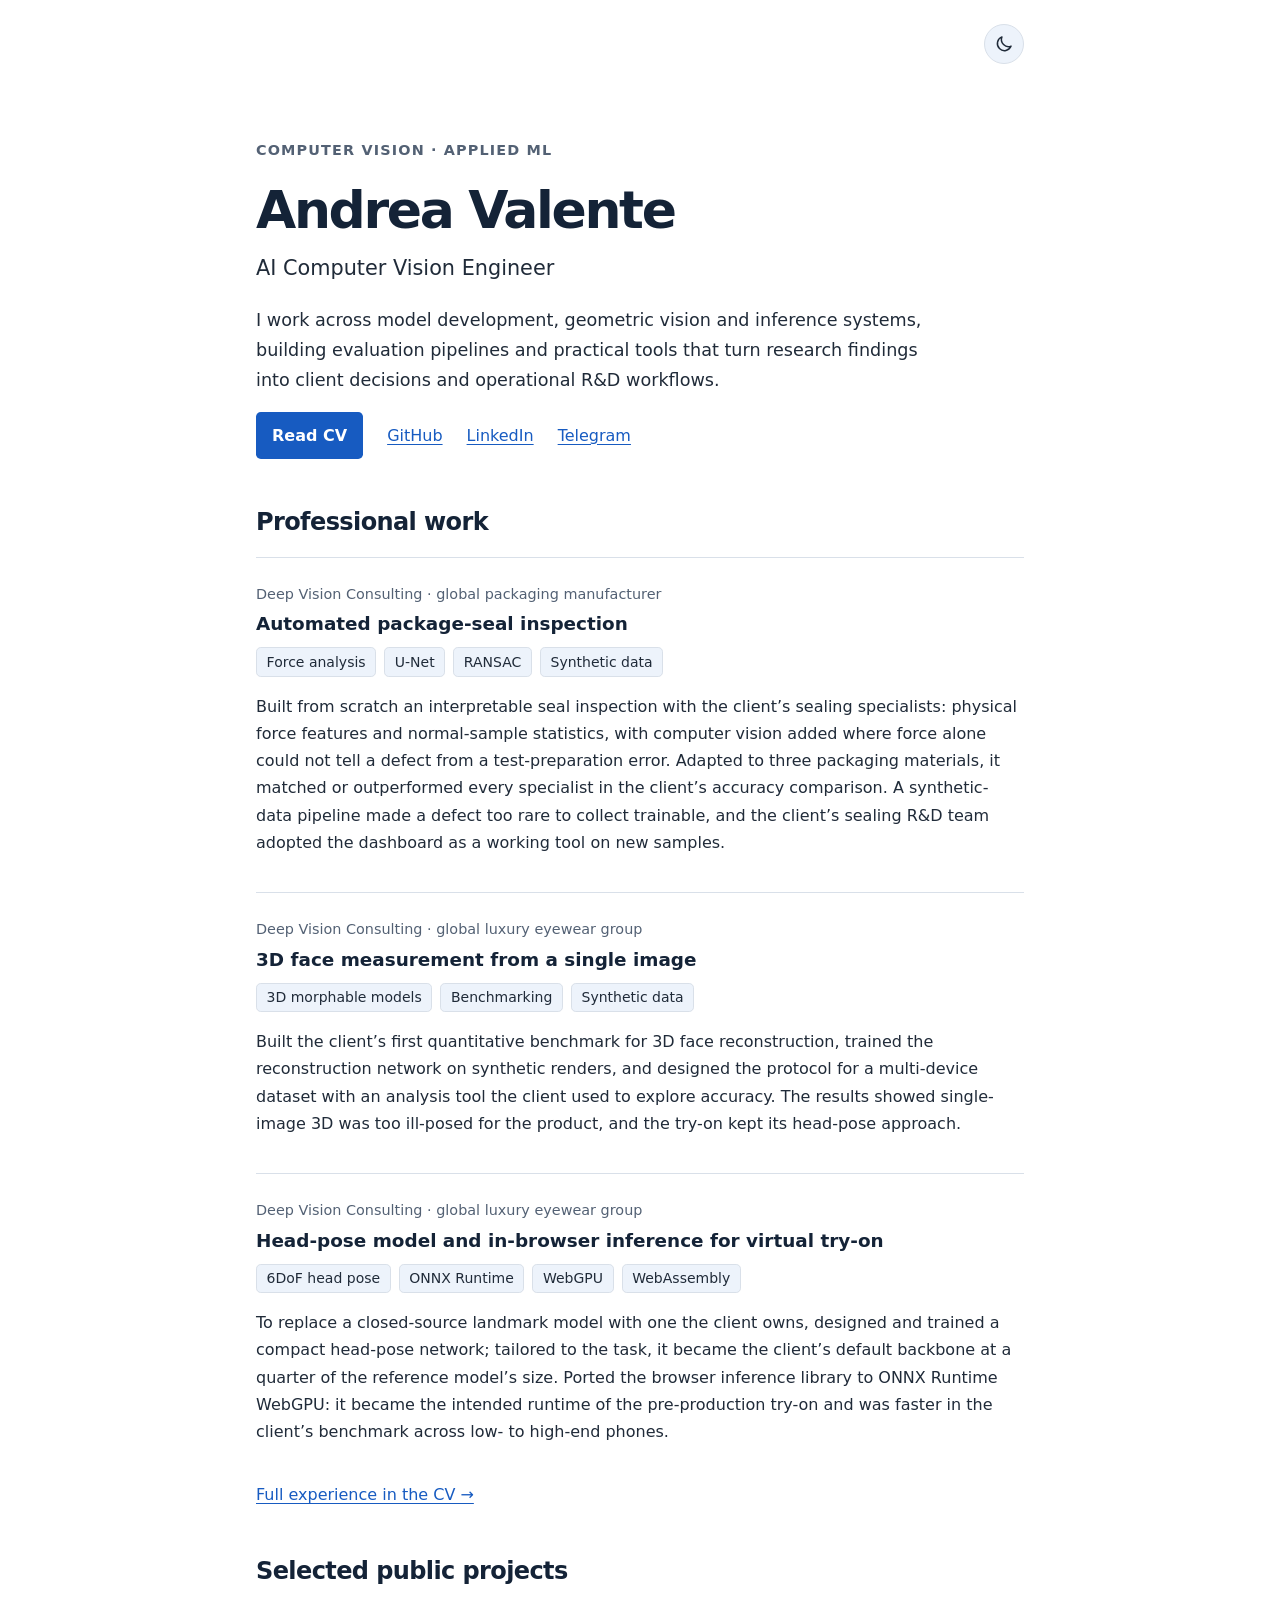
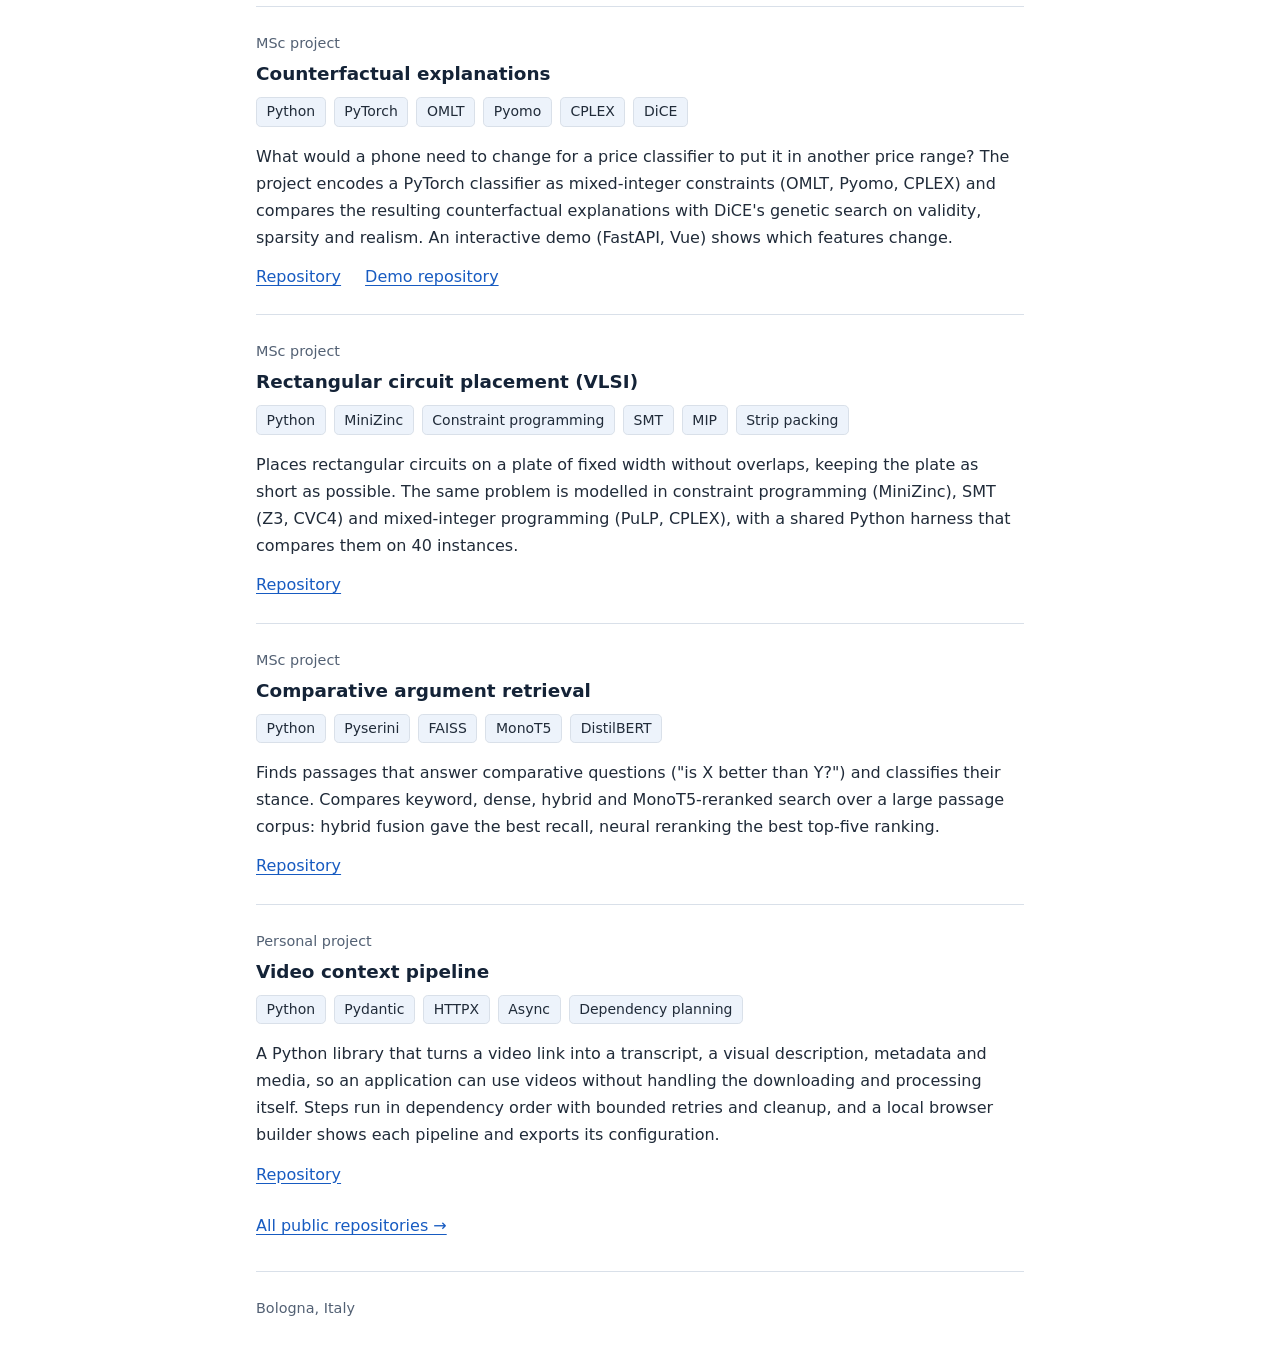
==== commit e85b66b6: "Mirror portfolio CV v10: head-pose reason first Co-Authored-By: Claude Opus 5.5 <noreply@anthropic.c" ====
--- a/index.html
+++ b/index.html
@@ -38,7 +38,7 @@
 <p class="meta">Deep Vision Consulting · global luxury eyewear group</p>
 <h3>Head-pose model and in-browser inference for virtual try-on</h3>
 <ul class="tags" aria-label="Project technologies and methods"><li>6DoF head pose</li><li>ONNX Runtime</li><li>WebGPU</li><li>WebAssembly</li></ul>
-<p>Designed and trained a compact head-pose network that became the client’s default backbone at a quarter of the reference model’s size. Ported the browser inference library to ONNX Runtime WebGPU: it became the intended runtime of the pre-production try-on and was faster in the client’s benchmark across low- to high-end phones.</p></article>
+<p>To replace a closed-source landmark model with one the client owns, designed and trained a compact head-pose network; tailored to the task, it became the client’s default backbone at a quarter of the reference model’s size. Ported the browser inference library to ONNX Runtime WebGPU: it became the intended runtime of the pre-production try-on and was faster in the client’s benchmark across low- to high-end phones.</p></article>
 
 <a href="cv/">Full experience in the CV →</a></section>
 
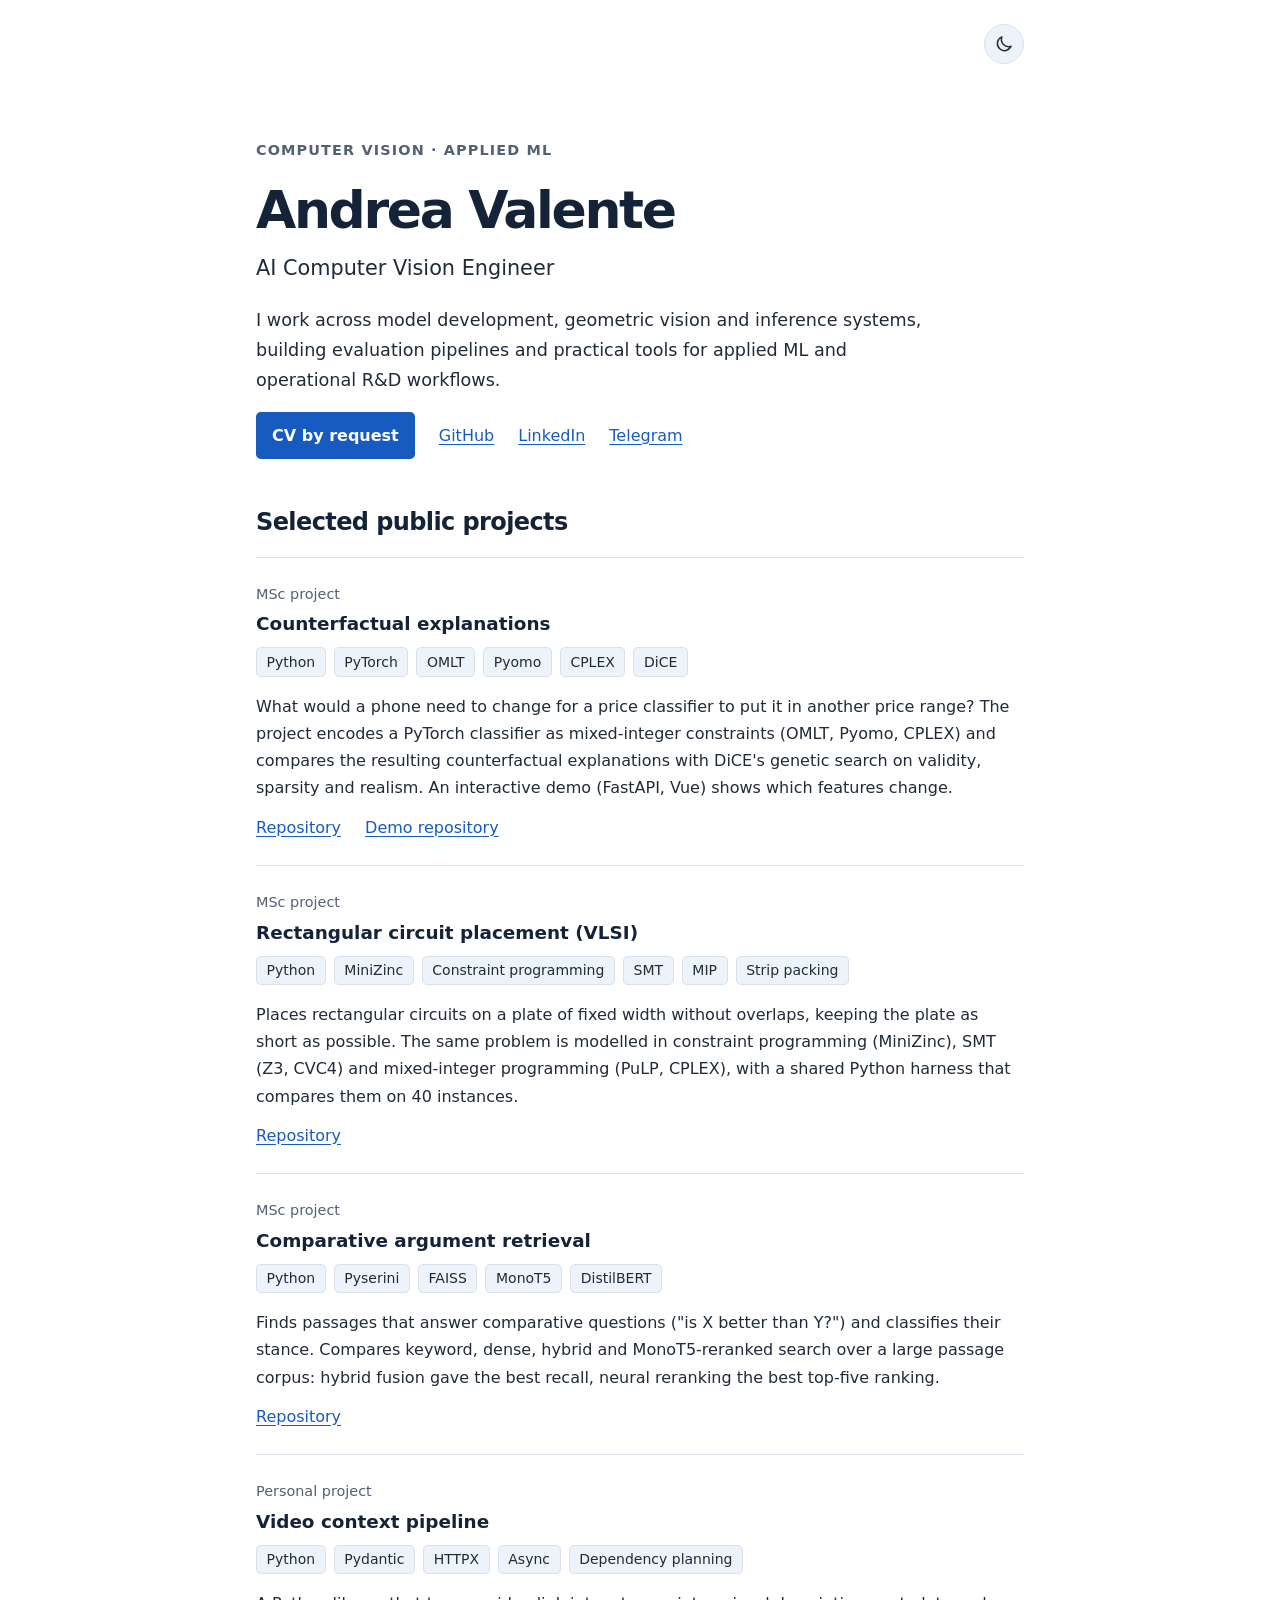
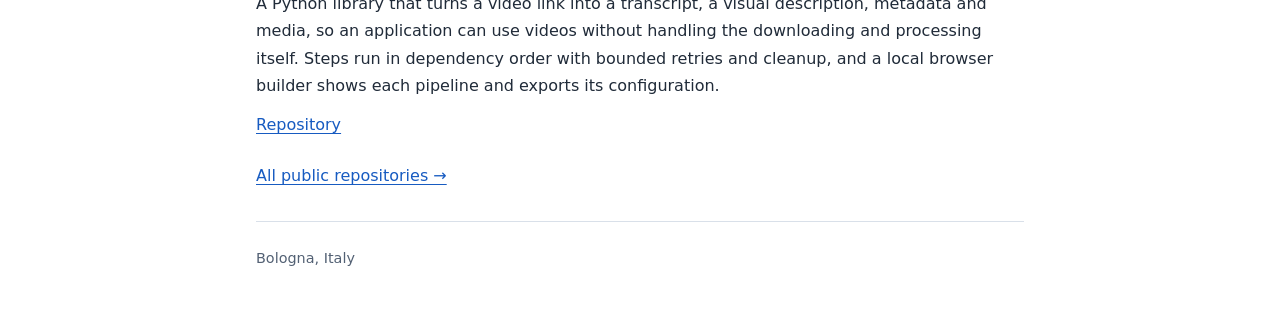
==== commit 1e1395ea: "Portfolio: public projects" ====
--- a/index.html
+++ b/index.html
@@ -1,7 +1,7 @@
 <!doctype html>
-<html lang="en"><head><meta charset="utf-8"><meta name="viewport" content="width=device-width, initial-scale=1"><meta name="description" content="Andrea Valente, AI Computer Vision Engineer. Selected public projects, professional experience and CV."><link rel="icon" href="assets/favicon.svg" type="image/svg+xml"><title>Andrea Valente | Computer Vision & Applied ML</title><link rel="stylesheet" href="styles.css"><script src="theme.js"></script>
+<html lang="en"><head><meta charset="utf-8"><meta name="viewport" content="width=device-width, initial-scale=1"><meta name="description" content="Andrea Valente, AI Computer Vision Engineer. Selected public projects."><link rel="icon" href="assets/favicon.svg" type="image/svg+xml"><title>Andrea Valente | Computer Vision & Applied ML</title><link rel="stylesheet" href="styles.css"><script src="theme.js"></script>
 <meta property="og:title" content="Andrea Valente | Portfolio">
-<meta property="og:description" content="Computer vision and applied ML: selected projects, experience and CV.">
+<meta property="og:description" content="Computer vision and applied ML: selected projects.">
 <meta property="og:type" content="website">
 <meta property="og:url" content="https://valendrew.github.io/">
 <meta property="og:image" content="https://valendrew.github.io/assets/portfolio-preview.png">
@@ -16,32 +16,10 @@
 <p class="eyebrow">Computer vision · Applied ML</p>
 <h1>Andrea Valente</h1>
 <p class="role">AI Computer Vision Engineer</p>
-<p class="intro">I work across model development, geometric vision and inference systems, building evaluation pipelines and practical tools that turn research findings into client decisions and operational R&amp;D workflows.</p>
+<p class="intro">I work across model development, geometric vision and inference systems, building evaluation pipelines and practical tools for applied ML and operational R&amp;D workflows.</p>
 <nav class="links" aria-label="Profile links">
-<a class="button" href="cv/">Read CV</a><a href="https://github.com/Valendrew">GitHub</a><a href="https://www.linkedin.com/in/andrea-valente0">LinkedIn</a><a href="https://t.me/Valendrew">Telegram</a></nav>
+<a class="button" href="https://www.linkedin.com/in/andrea-valente0">CV by request</a><a href="https://github.com/Valendrew">GitHub</a><a href="https://www.linkedin.com/in/andrea-valente0">LinkedIn</a><a href="https://t.me/Valendrew">Telegram</a></nav>
 </header>
-<section aria-labelledby="work">
-<h2 id="work">Professional work</h2>
-<article class="project">
-<p class="meta">Deep Vision Consulting · global packaging manufacturer</p>
-<h3>Automated package-seal inspection</h3>
-<ul class="tags" aria-label="Project technologies and methods"><li>Force analysis</li><li>U-Net</li><li>RANSAC</li><li>Synthetic data</li></ul>
-<p>Built from scratch an interpretable seal inspection with the client’s sealing specialists: physical force features and normal-sample statistics, with computer vision added where force alone could not tell a defect from a test-preparation error. Adapted to three packaging materials, it matched or outperformed every specialist in the client’s accuracy comparison. A synthetic-data pipeline made a defect too rare to collect trainable, and the client’s sealing R&amp;D team adopted the dashboard as a working tool on new samples.</p></article>
-
-<article class="project">
-<p class="meta">Deep Vision Consulting · global luxury eyewear group</p>
-<h3>3D face measurement from a single image</h3>
-<ul class="tags" aria-label="Project technologies and methods"><li>3D morphable models</li><li>Benchmarking</li><li>Synthetic data</li></ul>
-<p>Built the client’s first quantitative benchmark for 3D face reconstruction, trained the reconstruction network on synthetic renders, and designed the protocol for a multi-device dataset with an analysis tool the client used to explore accuracy. The results showed single-image 3D was too ill-posed for the product, and the try-on kept its head-pose approach.</p></article>
-
-<article class="project">
-<p class="meta">Deep Vision Consulting · global luxury eyewear group</p>
-<h3>Head-pose model and in-browser inference for virtual try-on</h3>
-<ul class="tags" aria-label="Project technologies and methods"><li>6DoF head pose</li><li>ONNX Runtime</li><li>WebGPU</li><li>WebAssembly</li></ul>
-<p>To replace a closed-source landmark model with one the client owns, designed and trained a compact head-pose network; tailored to the task, it became the client’s default backbone at a quarter of the reference model’s size. Ported the browser inference library to ONNX Runtime WebGPU: it became the intended runtime of the pre-production try-on and was faster in the client’s benchmark across low- to high-end phones.</p></article>
-
-<a href="cv/">Full experience in the CV →</a></section>
-
 <section aria-labelledby="projects">
 <h2 id="projects">Selected public projects</h2>
 <article class="project">
--- a/styles.css
+++ b/styles.css
@@ -69,18 +69,6 @@
 .skip:focus{top:1rem}
 .toolbar{padding-top:1.5rem;
   justify-content:space-between}
-.cv main{padding-top:2rem}
-.cv h1{font-size:2.5rem}
-.cv section{margin-top:2.25rem}
-.cv h2{border-bottom:1px solid var(--border);
-  padding-bottom:.5rem}
-.cv li{padding-left:.25rem;
-  margin-bottom:.6rem}
-.cv ul{padding-left:1.25rem}
-.cv dt{font-weight:700;
-  margin-top:1rem}
-.cv dd{margin:0}
-.cv .meta{margin:.25rem 0}
 .contact a{overflow-wrap:anywhere}
 @media(max-width:480px){main,footer,.toolbar{width:calc(100% - 2rem)}
 main{padding-top:2.5rem}
@@ -91,21 +79,18 @@
 body{font-size:10pt;
   line-height:1.45;
   color:#000}
-main,.cv main,footer{width:100%;
+main,footer{width:100%;
   padding:0}
 .toolbar,.skip,footer{display:none}
 a{color:inherit;
   text-decoration:none}
 h1,h2,h3,h4,dt{break-after:avoid}
 li,.project{break-inside:avoid}
-.cv section{margin-top:1.25rem}
-.cv h1{font-size:24pt}
 h2{font-size:15pt}
 h3{font-size:12pt}
 }
 
 
-@media print{.cv h4 + .meta{break-after:avoid}}
 
 .tags{display:flex;flex-wrap:wrap;gap:.5rem;list-style:none;padding:0;margin:.75rem 0 1rem}
 .tags li{font-size:.875rem;line-height:1.5;background:var(--tag);color:var(--text);border:1px solid var(--border);border-radius:.3rem;padding:.2rem .6rem}
